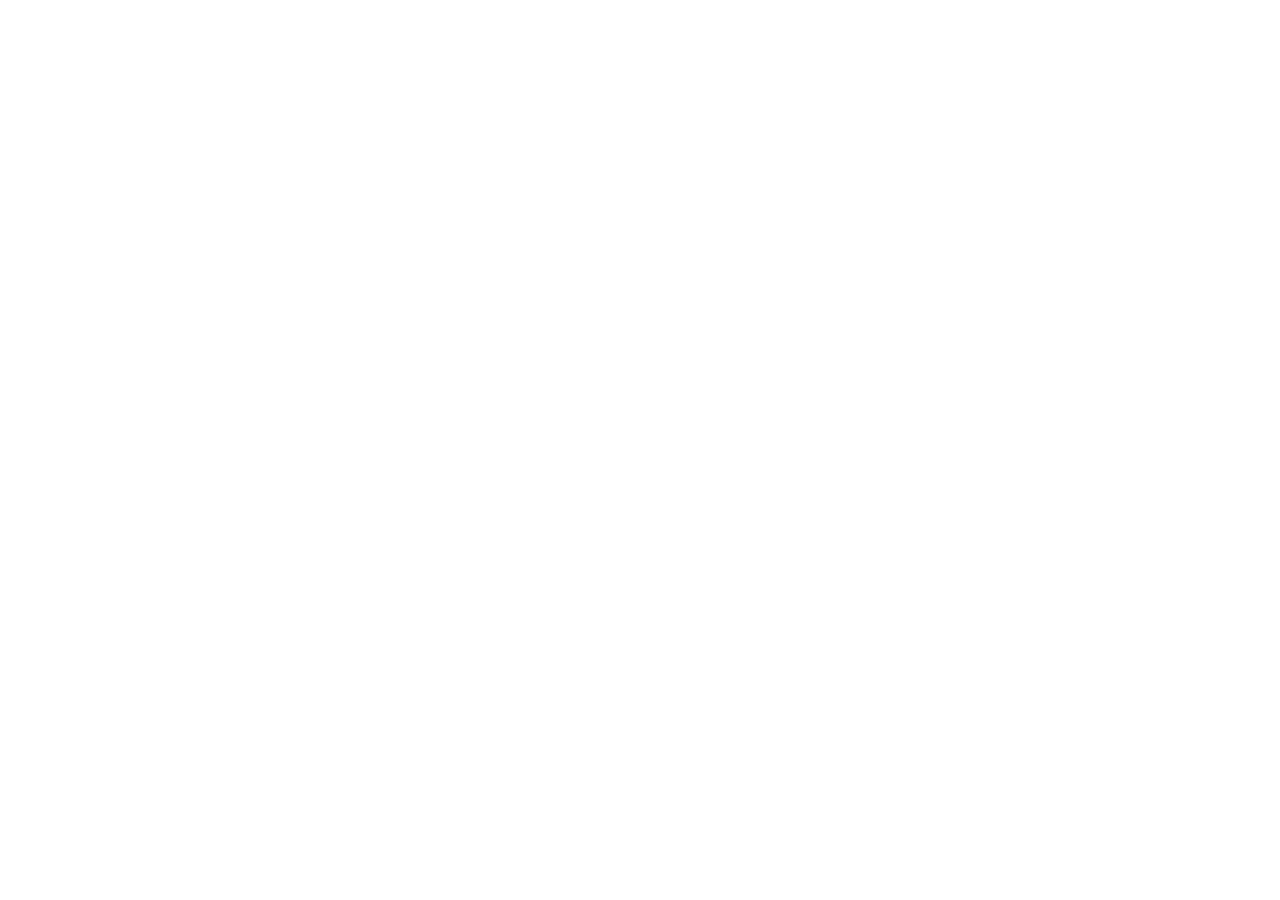
==== pages/adocao/adocao.html @ bc1f0c38 "Adiciona codigo inicial do projeto" ====
<!doctype html>
<html lang="pt-br">
  <head>
    <meta charset="UTF-8" />
    <meta name="viewport" content="width=device-width, initial-scale=1.0" />
    <title>Adocao</title>

    <link rel="stylesheet" href="../../styles/reset.css" />
  </head>
  <body></body>
</html>
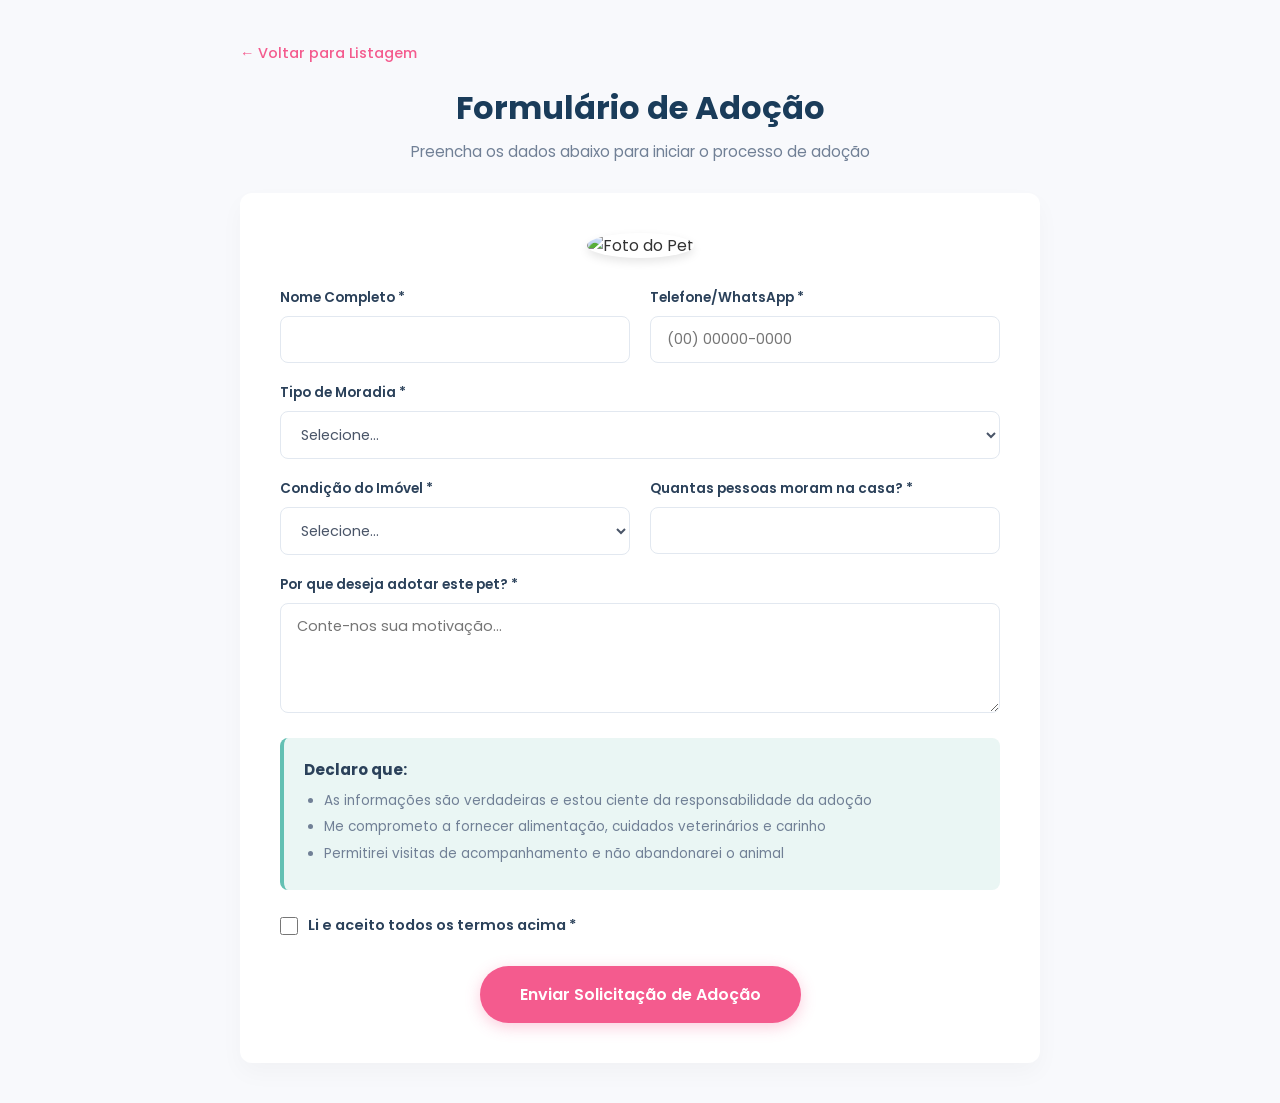
==== commit 8a4e576e: "feat: atualização" ====
--- a/pages/adocao/adocao.html
+++ b/pages/adocao/adocao.html
@@ -1,11 +1,89 @@
-<!doctype html>
-<html lang="pt-br">
-  <head>
-    <meta charset="UTF-8" />
-    <meta name="viewport" content="width=device-width, initial-scale=1.0" />
-    <title>Adocao</title>
+<!DOCTYPE html>
+<html lang="pt-BR">
+<head>
+    <meta charset="UTF-8">
+    <meta name="viewport" content="width=device-width, initial-scale=1.0">
+    <title>Formulário de Adoção</title>
+    <link rel="stylesheet" href="../../styles/main.css">
+    <link href="https://fonts.googleapis.com/css2?family=Poppins:wght@400;500;600;700&display=swap" rel="stylesheet">
+</head>
+<body>
 
-    <link rel="stylesheet" href="../../styles/reset.css" />
-  </head>
-  <body></body>
-</html>
+    <div class="container">
+        <a href="#" class="back-link">&larr; Voltar para Listagem</a>
+
+        <div class="page-header">
+            <h1>Formulário de Adoção</h1>
+            <p>Preencha os dados abaixo para iniciar o processo de adoção</p>
+        </div>
+
+        <main class="form-card">
+            <div class="pet-avatar-container">
+                <img src="https://placedog.net/100/100?random" alt="Foto do Pet" class="pet-avatar">
+            </div>
+
+            <form action="#">
+                <div class="form-grid">
+                    
+                    <div class="input-group">
+                        <label for="nome">Nome Completo *</label>
+                        <input type="text" id="nome" required>
+                    </div>
+                    <div class="input-group">
+                        <label for="telefone">Telefone/WhatsApp *</label>
+                        <input type="tel" id="telefone" placeholder="(00) 00000-0000" required>
+                    </div>
+
+                    <div class="input-group full-width">
+                        <label for="moradia">Tipo de Moradia *</label>
+                        <select id="moradia" required>
+                            <option value="" disabled selected>Selecione...</option>
+                            <option value="casa">Casa</option>
+                            <option value="apartamento">Apartamento</option>
+                            <option value="chacara">Chácara/Sítio</option>
+                        </select>
+                    </div>
+
+                    <div class="input-group">
+                        <label for="condicao">Condição do Imóvel *</label>
+                        <select id="condicao" required>
+                            <option value="" disabled selected>Selecione...</option>
+                            <option value="proprio">Próprio</option>
+                            <option value="alugado">Alugado</option>
+                        </select>
+                    </div>
+                    <div class="input-group">
+                        <label for="pessoas">Quantas pessoas moram na casa? *</label>
+                        <input type="number" id="pessoas" required>
+                    </div>
+
+                    <div class="input-group full-width">
+                        <label for="motivacao">Por que deseja adotar este pet? *</label>
+                        <textarea id="motivacao" rows="4" placeholder="Conte-nos sua motivação..." required></textarea>
+                    </div>
+
+                </div>
+
+                <div class="declaration-box">
+                    <strong>Declaro que:</strong>
+                    <ul>
+                        <li>As informações são verdadeiras e estou ciente da responsabilidade da adoção</li>
+                        <li>Me comprometo a fornecer alimentação, cuidados veterinários e carinho</li>
+                        <li>Permitirei visitas de acompanhamento e não abandonarei o animal</li>
+                    </ul>
+                </div>
+
+                <div class="checkbox-group">
+                    <input type="checkbox" id="termos" required>
+                    <label for="termos">Li e aceito todos os termos acima *</label>
+                </div>
+
+                <div class="submit-container">
+                    <button type="submit" class="submit-btn">Enviar Solicitação de Adoção</button>
+                </div>
+            </form>
+        </main>
+    </div>
+
+</body>
+</html>
--- a/styles/main.css
+++ b/styles/main.css
@@ -0,0 +1,809 @@
+:root {
+    --primary-color: #ff6b9d;
+    --primary-dark: #e84a7f;
+    --secondary-color: #4ecdc4;
+    --secondary-dark: #3bafaa;
+    --accent-color: #ffe66d;
+    --accent-dark: #ffd93d;
+    --purple: #a8dadc;
+    --purple-dark: #457b9d;
+    --orange: #f4a261;
+    --green: #2a9d8f;
+    --dark: #264653;
+    --text-dark: #2c3e50;
+    --text-light: #6c757d;
+    --bg-light: #f8f9fa;
+    --white: #ffffff;
+    --shadow: rgba(0, 0, 0, 0.1);
+    --shadow-lg: rgba(0, 0, 0, 0.15);
+}
+
+a {
+    text-decoration: none;
+}
+
+.header {
+    background: var(--white);
+    box-shadow: 0 4px 12px var(--shadow);
+    position: sticky;
+    top: 0;
+    z-index: 1000;
+}
+
+.nav {
+    max-width: 1200px;
+    margin: 0 auto;
+    display: flex;
+    align-items: center;
+    justify-content: space-between;
+    padding: 0.8rem 2rem;
+}
+
+.logo {
+    display: flex;
+    align-items: center;
+    gap: 0.6rem;
+    font-weight: 800;
+    font-size: 1.6rem;
+    background: linear-gradient(to right, var(--primary-color), var(--secondary-color));
+    -webkit-background-clip: text;
+    font-family: sans-serif;
+}
+
+.logo-text {
+    font-size: 1.4rem;
+    background: linear-gradient(135deg, var(--primary-color), var(--secondary-color));
+    -webkit-background-clip: text;
+    -webkit-text-fill-color: transparent;
+    background-clip: text;
+}
+
+.paw-icon {
+    font-size: 2rem;
+    display: inline-block;
+    animation: bounce 2s infinite;
+}
+
+.nav-menu {
+    display: flex;
+    align-items: center;
+    gap: 1rem;
+    list-style: none;
+    margin: 0;
+    padding: 0;
+}
+
+.nav-menu a {
+    text-decoration: none;
+    color: var(--text-dark);
+    font-weight: 600;
+    padding: 0.7rem 1.8rem;
+    border-radius: 50px;
+    transition: all 0.3s ease;
+    font-family: sans-serif;
+    font-size: 0.95rem;
+}
+
+.nav-menu a.active {
+    background: linear-gradient(135deg, var(--primary-color), var(--secondary-color));
+    color: var(--white);
+}
+
+.nav-menu a:not(.active):hover {
+    background: linear-gradient(135deg, var(--primary-color), var(--secondary-color));
+    color: var(--white);
+    transform: translateY(-2px);
+}
+
+@keyframes bounce {
+    0% {
+        transform: translate(0, 0) rotate(0deg);
+    }
+    25% {
+        transform: translate(2px, -3px) rotate(5deg);
+    }
+    50% {
+        transform: translate(-1px, -5px) rotate(-3deg);
+    }
+    75% {
+        transform: translate(-2px, -2px) rotate(2deg);
+    }
+    100% {
+        transform: translate(0, 0) rotate(0deg);
+    }
+}
+
+/* Section informações dos pets */
+
+.hero {
+    background: linear-gradient(135deg, #ffe5ec 0%, #e0f7fa 100%);
+    padding: 6rem 2rem;
+    display: flex;
+    align-items: center;
+    justify-content: space-between;
+    max-width: 1200px;
+    margin: 3rem auto 3rem auto;
+    gap: 3rem;
+    min-height: 500px;
+}
+
+.hero-content {
+    flex: 1;
+    animation: fadeInLeft 1s ease;
+    display: flex;
+    flex-direction: column;
+    justify-content: center;
+}
+
+.hero-title {
+    font-size: 3.5rem;
+    font-weight: 800;
+    margin-bottom: 1.5rem;
+    line-height: 1.2;
+    background: linear-gradient(135deg, var(--primary-color), var(--purple-dark));
+    -webkit-background-clip: text;
+    -webkit-text-fill-color: transparent;
+    background-clip: text;
+}
+
+.hero-subtitle {
+    font-size: 1.2rem;
+    color: var(--text-light);
+    box-sizing: border-box;
+    margin-bottom: 1.5rem;
+    line-height: 1.6;
+    max-width: 600px;
+}
+
+.hero-buttons {
+    display: flex;
+    gap: 1rem;
+    flex-wrap: wrap;
+}
+
+.btn {
+    padding: 0.8rem 2rem;
+    border-radius: 50px;
+    font-weight: 600;
+    font-size: 1rem;
+    border: none;
+    cursor: pointer;
+    transition: all 0.3s ease;
+    display: inline-block;
+    text-align: center;
+}
+
+.btn-primary {
+    background: linear-gradient(135deg, var(--primary-color), var(--primary-dark));
+    color: var(--white);
+    box-shadow: 0 4px 15px rgba(255, 107, 157, 0.4);
+}
+
+.btn-primary:hover {
+    transform: translateY(-3px);
+    box-shadow: 0 6px 20px rgba(255, 107, 157, 0.6);
+}
+
+.btn-secondary {
+    background: transparent;
+    color: var(--primary-color);
+    border: 2px solid var(--primary-color);
+}
+
+.btn-secondary:hover {
+    background: var(--primary-color);
+    box-shadow: 0 6px 20px rgba(255, 107, 157, 0.6);
+    color: var(--white);
+    transform: translateY(-3px);
+}
+
+.hero-image {
+    display: flex;
+    justify-content: center;
+    animation: fadeInRight 1s ease;
+}
+
+.hero-pet-image {
+    width: 100%;
+    max-width: 500px;
+    height: auto;
+    border-radius: 20px;
+    object-fit: cover;
+}
+
+@keyframes fadeInLeft {
+    from {
+        opacity: 0;
+        transform: translateX(-30px);
+    }
+    to {
+        opacity: 1;
+        transform: translateX(0);
+    }
+}
+
+@keyframes fadeInRight {
+    from {
+        opacity: 0;
+        transform: translateX(30px);
+    }
+    to {
+        opacity: 1;
+        transform: translateX(0);
+    }
+}
+
+/* Section sobre */
+
+.about-section {
+    padding: 4rem 2rem;
+    background: var(--bg-light);
+    min-height: 100vh;
+}
+
+.container {
+    max-width: 1200px;
+    margin: 0 auto;
+}
+
+.about-header {
+    text-align: center;
+    margin-bottom: 3 rem;
+}
+
+.section-title {
+    font-size: 2.5rem;
+    font-weight: 700;
+    text-align: center;
+    margin-bottom: 1rem;
+    color: var(--dark);
+}
+
+.section-subtitle {
+    text-align: center;
+    color: var(--text-light);
+    font-size: 1.2rem;
+    margin-bottom: 3rem;
+}
+
+.about-content {
+    display: grid;
+    grid-template-columns: repeat(auto-fit, minmax(300px, 1fr));
+    gap: 2rem;
+    margin-bottom: 4rem;
+}
+
+.about-card {
+    background: var(--white);
+    padding: 2rem;
+    border-radius: 20px;
+    box-shadow: 0 5px 20px var(--shadow);
+    text-align: center;
+    transition: all 0.3s ease;
+}
+.about-card h3 {
+    font-size: 2rem;
+    font-weight: 700;
+    margin-bottom: 1rem;
+    color: var(--dark);
+}
+
+.about-card p {
+    font-size: 1rem;
+    color: var(--text-light);
+    line-height: 1.5;
+}
+
+.about-card:hover {
+    transform: translateY(-10px);
+
+}
+
+.card-icon {
+    font-size: 3rem;
+    margin-bottom: 1rem;
+}
+
+/* Stats css */
+
+.stats-about {
+    display: grid;
+    grid-template-columns: repeat(auto-fit, minmax(200px, 1fr));
+    gap: 2rem;
+    margin-bottom: 4rem;
+    padding: 3rem;
+    background: var(--white);
+    border-radius: 20px;
+    box-shadow: 0 5px 20px var(--shadow);
+}
+
+.stat-about-item {
+    text-align: center;
+}
+
+.stat-about-number {
+    font-size: 2.5rem;
+    font-weight: 700;
+    background: linear-gradient(135deg, var(--primary-color), var(--secondary-color));
+    -webkit-background-clip: text;
+    -webkit-text-fill-color: transparent;
+    background-clip: text;
+    margin-bottom: 0.5rem;
+}
+
+.stat-about-label {
+    color: var(--text-light);
+    font-size: 1rem;
+}
+
+
+/* Como funciona */
+
+.how-it-works {
+  margin-top: 80px;
+  padding-bottom: 60px;
+}
+
+.how-it-works h2 {
+    text-align: center;
+    font-size: 2.5rem;
+    margin-bottom: 3rem;
+    color: var(--dark);
+}
+
+.steps-grid {
+  display: grid;
+  grid-template-columns: repeat(auto-fit, minmax(300px, 1fr));
+  gap: 30px;
+}
+
+.step-card {
+    background: var(--white);
+    padding: 2rem;
+    border-radius: 20px;
+    box-shadow: 0 5px 20px var(--shadow);
+    transition: transform 0.3s ease;
+}
+
+.step-card:hover {
+  transform: translateY(-10px);
+  box-shadow: 0 20px 40px rgba(0, 0, 0, 0.1);
+}
+
+.step-number {
+    width: 50px;
+    height: 50px;
+    border-radius: 50%;
+    background: linear-gradient(135deg, var(--primary-color), var(--secondary-color));
+    color: var(--white);
+    display: flex;
+    align-items: center;
+    justify-content: center;
+    font-size: 1.5rem;
+    font-weight: 700;
+    margin-bottom: 1rem;
+}
+
+.step-card h3 {
+  color: #334155;
+  font-size: 1.4rem;
+  margin-bottom: 15px;
+  font-weight: 700;
+}
+
+.step-card p {
+  color: #64748b;
+  line-height: 1.6;
+  font-size: 0.95rem;
+}
+
+@media (max-width: 768px) {
+  .steps-grid {
+    grid-template-columns: 1fr;
+  }
+}
+
+/* cta about */
+
+.cta-about {
+    text-align: center;
+    padding: 3rem;
+    background: linear-gradient(135deg, var(--primary-color), var(--purple-dark));
+    border-radius: 20px;
+    color: var(--white);
+}
+
+.cta-about h2 {
+    font-size: 2.5rem;
+    margin-bottom: 1rem;
+}
+
+.cta-about p {
+    font-size: 1.2rem;
+    margin-bottom: 2.5rem;
+    opacity: 0.8;
+}
+
+
+/* footer */
+
+footer {
+    background: var(--dark);
+    color: var(--white);
+    padding: 3rem 2rem 1rem;
+}
+
+.footer-content {
+    max-width: 1200px;
+    margin: 0 auto;
+    display: grid;
+    grid-template-columns: repeat(auto-fit, minmax(250px, 1fr));
+    gap: 2rem;
+    margin-bottom: 2rem;
+}
+
+.logo-text {
+    background: linear-gradient(135deg, var(--primary-color), var(--secondary-color));
+    -webkit-background-clip: text;
+    -webkit-text-fill-color: transparent;
+    background-clip: text;
+}
+
+.footer-bottom {
+    text-align: center;
+    padding-top: 2rem;
+    border-top: 1px solid rgba(255, 255, 255, 0.1);
+    color: rgba(255, 255, 255, 0.5);
+}
+
+.footer-section h4 {
+    margin-bottom: 1rem;
+    font-size: 1.2rem;
+}
+
+.footer-section p, .footer-section li {
+    color: rgba(255, 255, 255, 0.7);
+    margin-bottom: 1rem;
+}
+
+.pets-section {
+    padding: 5rem 2rem;
+    background: var(--bg-light)
+}
+
+.filters-pet {
+    display: flex;
+    justify-content: center;
+    gap: 1rem;
+    margin-bottom: 3rem;
+    flex-wrap: wrap;
+}
+
+.filter-btn:hover, .filter-btn.active {
+    background: linear-gradient(135deg, var(--secondary-color), var(--green));
+    color: var(--white);
+    border-color: transparent;
+    transform: translateY(-2px);
+}
+
+.filter-btn {
+    padding: 0.75rem 1.5rem;
+    border: 2px solid var(--secondary-color);
+    background: var(--white);
+    color: var(--secondary-color);
+    border-radius: 50px;
+    font-weight: 600;
+    cursor: pointer;
+    transition: all 0.3s ease;
+}
+
+.pets-grid {
+    display: grid;
+    grid-template-columns: repeat(auto-fill, minmax(280px, 1fr));
+    gap: 2rem;
+}
+
+@media (max-width: 768px) {
+    .pets-grid {
+        grid-template-columns: 1fr;
+    }
+}
+
+.pet-card {
+    background: var(--white);
+    border-radius: 20px;
+    overflow: hidden;
+    box-shadow: 0 5px 20px var(--shadow);
+    transition: all 0.3s ease;
+    cursor: pointer;
+}
+
+.pet-card:hover {
+    border-color: transparent;
+    transform: translateY(-20px);
+    box-shadow: 0 100px 100px var(--primary-color);
+}
+
+.pet-info {
+    padding: 1.5rem;
+}
+
+.pet-name {
+    font-size: 1.5rem;
+    font-weight: 700;
+    margin-bottom: 0.5rem;
+    color: var(--dark);
+}
+
+.pet-breed {
+    color: var(--text-light);
+    margin-bottom: 0.75rem;
+    font-size: 0.9rem;
+}
+
+.pet-image {
+    width: 100%;
+    height: 250px;
+    overflow: hidden;
+}
+.pet-image img {
+    width: 100%;
+    height: 100%;
+    object-fit: cover;
+    transition: transform 0.3s ease;
+}
+
+
+.pet-info .pet-description {
+    color: var(--text-light);
+    font-size: 0.9rem;
+    margin-bottom: 1rem;
+    line-height: 1.5;
+}
+
+.pet-details {
+    display: flex;
+    gap: 0.75rem;
+    margin-bottom: 1.5rem;
+    flex-wrap: wrap;
+}
+
+.detail-item {
+    font-size: 0.875rem;
+    color: var(--text-light);
+    background: var(--bg-light);
+    padding: 0.375rem 0.75rem;
+    border-radius: 15px;
+}
+
+.btn-view-pet {
+    display: block;
+    width: 100%;
+    padding: 0.875rem;
+    background: linear-gradient(135deg, var(--orange), var(--accent-color));
+    color: var(--dark);
+    text-align: center;
+    border-radius: 15px;
+    font-weight: 600;
+    transition: all 0.3s ease;
+}
+
+.btn-view-pet:hover {
+    border-color: transparent;
+    transform: translateY(-5px);
+    box-shadow: 0 5px 10px var(--bg-light);
+}
+
+
+/* --- Reset Básico --- */
+* {
+    margin: 0;
+    padding: 0;
+    box-sizing: border-box;
+    font-family: 'Poppins', sans-serif;
+}
+
+body {
+    background-color: #f8f9fc; /* Fundo cinza bem claro */
+    color: #333;
+    display: flex;
+    justify-content: center;
+    padding: 40px 20px;
+}
+
+.container {
+    width: 100%;
+    max-width: 800px; /* Largura máxima para ficar parecido com a imagem */
+}
+
+/* --- Cabeçalho e Link --- */
+.back-link {
+    display: inline-block;
+    color: #f45b8e; /* Rosa do botão */
+    text-decoration: none;
+    font-weight: 500;
+    font-size: 0.9rem;
+    margin-bottom: 20px;
+    transition: color 0.3s ease, transform 0.3s ease;
+}
+
+.back-link:hover {
+    color: #d13a6d;
+    transform: translateX(-5px); /* Efeito de seta movendo */
+}
+
+.page-header {
+    text-align: center;
+    margin-bottom: 30px;
+}
+
+.page-header h1 {
+    color: #1a3c5a; /* Azul escuro */
+    font-size: 2rem;
+    font-weight: 700;
+    margin-bottom: 8px;
+}
+
+.page-header p {
+    color: #718096;
+    font-size: 0.95rem;
+}
+
+/* --- Cartão Branco --- */
+.form-card {
+    background-color: #ffffff;
+    border-radius: 12px;
+    padding: 40px;
+    box-shadow: 0 10px 25px rgba(0, 0, 0, 0.03); /* Sombra bem suave */
+}
+
+/* --- Foto do Pet --- */
+.pet-avatar-container {
+    text-align: center;
+    margin-bottom: 30px;
+}
+
+.pet-avatar {
+    width: 90px;
+    height: 90px;
+    border-radius: 50%;
+    object-fit: cover;
+    box-shadow: 0 4px 10px rgba(0,0,0,0.1);
+}
+
+/* --- Grid do Formulário --- */
+.form-grid {
+    display: grid;
+    grid-template-columns: 1fr 1fr; /* Duas colunas iguais */
+    gap: 20px;
+    margin-bottom: 25px;
+}
+
+.full-width {
+    grid-column: span 2; /* Ocupa as duas colunas inteiras */
+}
+
+/* --- Inputs e Labels --- */
+.input-group {
+    display: flex;
+    flex-direction: column;
+}
+
+.input-group label {
+    font-size: 0.85rem;
+    font-weight: 600;
+    color: #2b415a; /* Azul escuro */
+    margin-bottom: 8px;
+}
+
+.input-group input,
+.input-group select,
+.input-group textarea {
+    padding: 12px 16px;
+    border: 1px solid #e2e8f0;
+    border-radius: 8px;
+    font-size: 0.9rem;
+    color: #4a5568;
+    background-color: #fff;
+    outline: none;
+    transition: all 0.3s ease;
+}
+
+/* Efeito de Focus/Hover nos Inputs */
+.input-group input:hover,
+.input-group select:hover,
+.input-group textarea:hover,
+.input-group input:focus,
+.input-group select:focus,
+.input-group textarea:focus {
+    border-color: #f45b8e; /* Fica rosa ao focar */
+    box-shadow: 0 0 0 3px rgba(244, 91, 142, 0.1);
+}
+
+/* --- Caixa de Declaração --- */
+.declaration-box {
+    background-color: #eaf6f4; /* Fundo verde água bem claro */
+    border-left: 4px solid #63c0b3; /* Borda lateral mais escura */
+    padding: 20px;
+    border-radius: 8px;
+    margin-bottom: 25px;
+}
+
+.declaration-box strong {
+    color: #2b415a;
+    display: block;
+    margin-bottom: 10px;
+    font-size: 0.95rem;
+}
+
+.declaration-box ul {
+    list-style-position: outside;
+    margin-left: 20px;
+}
+
+.declaration-box li {
+    font-size: 0.85rem;
+    color: #718096;
+    margin-bottom: 6px;
+    line-height: 1.5;
+}
+
+/* --- Checkbox de Termos --- */
+.checkbox-group {
+    display: flex;
+    align-items: center;
+    gap: 10px;
+    margin-bottom: 30px;
+}
+
+.checkbox-group input[type="checkbox"] {
+    width: 18px;
+    height: 18px;
+    cursor: pointer;
+    accent-color: #f45b8e; /* Muda a cor nativa do checkbox para o rosa do tema */
+}
+
+.checkbox-group label {
+    font-size: 0.9rem;
+    font-weight: 600;
+    color: #2b415a;
+    cursor: pointer;
+}
+
+/* --- Botão Enviar --- */
+.submit-container {
+    text-align: center;
+}
+
+.submit-btn {
+    background-color: #f45b8e; /* Rosa base */
+    color: white;
+    border: none;
+    padding: 16px 40px;
+    font-size: 1rem;
+    font-weight: 600;
+    border-radius: 50px; /* Deixa ele redondinho */
+    cursor: pointer;
+    transition: all 0.3s ease;
+    box-shadow: 0 4px 15px rgba(244, 91, 142, 0.3);
+}
+
+/* Efeito Hover do Botão */
+.submit-btn:hover {
+    background-color: #d13a6d; /* Escurece um pouco */
+    transform: translateY(-2px); /* Botão "sobe" um pouquinho */
+    box-shadow: 0 6px 20px rgba(244, 91, 142, 0.4); /* Sombra aumenta */
+}
+
+/* --- Responsividade (Para Celular) --- */
+@media (max-width: 650px) {
+    .form-grid {
+        grid-template-columns: 1fr; /* Passa a ser só 1 coluna em telas pequenas */
+    }
+    .full-width {
+        grid-column: span 1;
+    }
+    .form-card {
+        padding: 25px 20px; /* Reduz o padding interno no celular */
+    }
+}
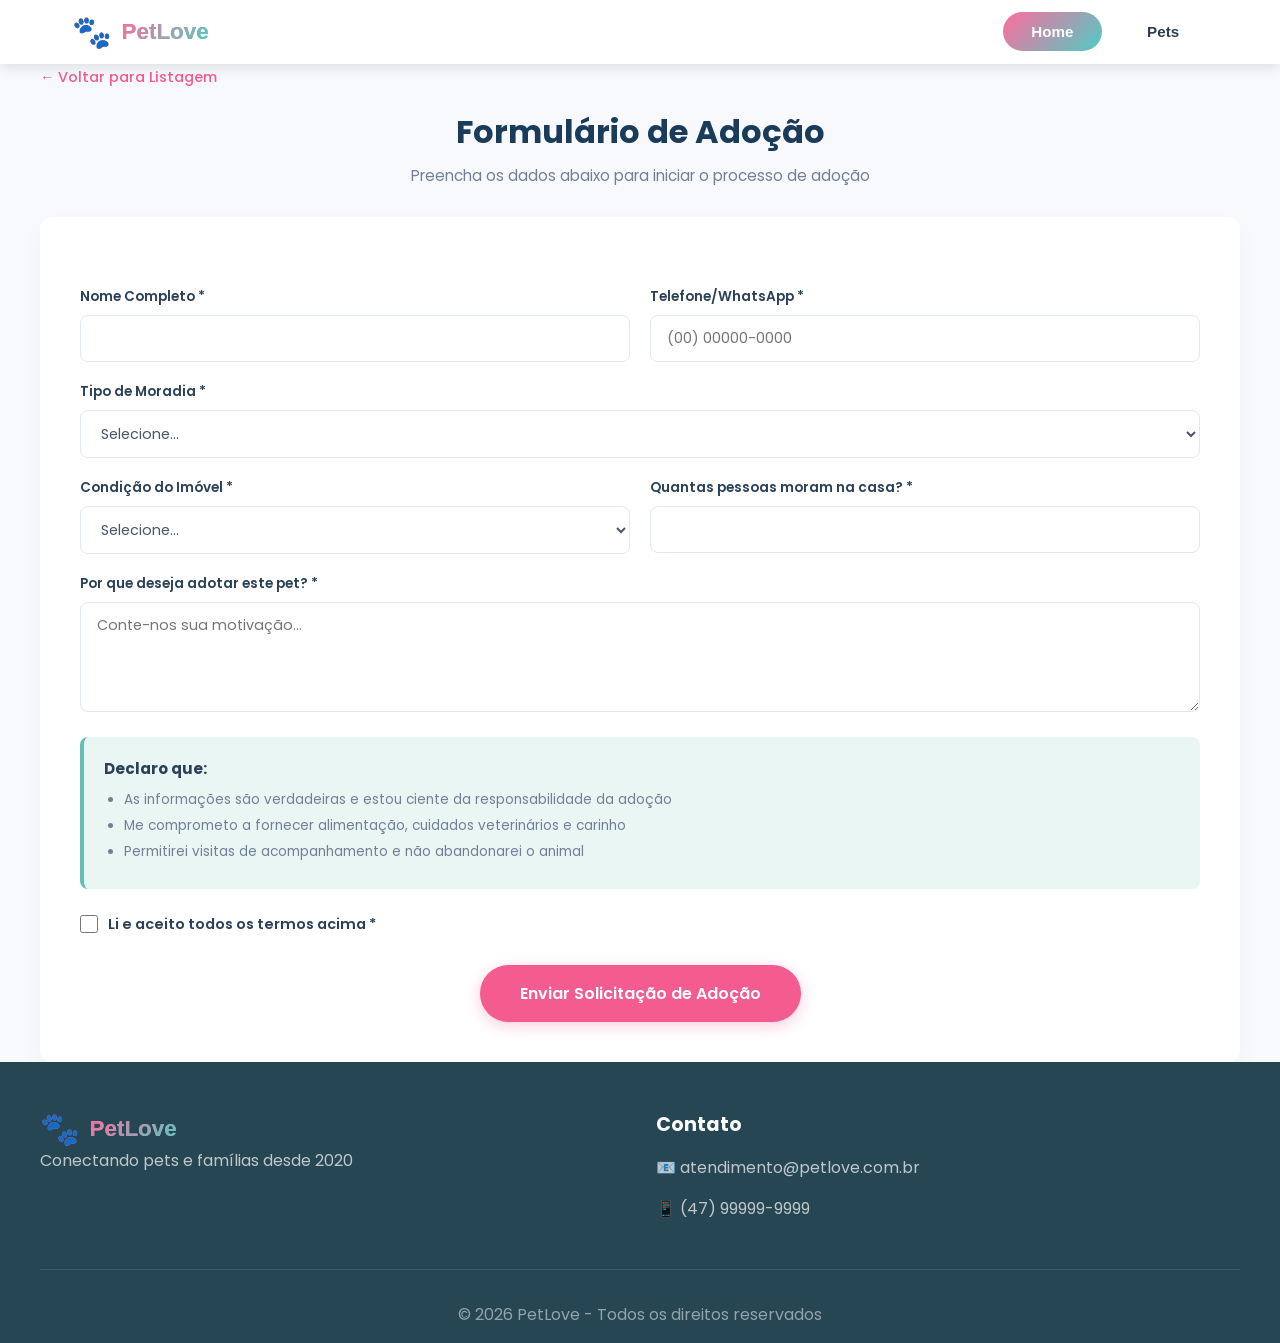
==== commit 994fb813: "feat: pagina de pets, adocao" ====
--- a/pages/adocao/adocao.html
+++ b/pages/adocao/adocao.html
@@ -8,9 +8,11 @@
     <link href="https://fonts.googleapis.com/css2?family=Poppins:wght@400;500;600;700&display=swap" rel="stylesheet">
 </head>
 <body>
-
+    <header class="header" id="main-header">
+    </header>
+    
     <div class="container">
-        <a href="#" class="back-link">&larr; Voltar para Listagem</a>
+        <a href="../pets/pets.html" class="back-link">&larr; Voltar para Listagem</a>
 
         <div class="page-header">
             <h1>Formulário de Adoção</h1>
@@ -18,8 +20,8 @@
         </div>
 
         <main class="form-card">
-            <div class="pet-avatar-container">
-                <img src="https://placedog.net/100/100?random" alt="Foto do Pet" class="pet-avatar">
+            <div class="pet-avatar-container" id="pet-avatar">
+                
             </div>
 
             <form action="#">
@@ -85,5 +87,19 @@
         </main>
     </div>
 
+    <div id="sucesso-modal" class="modal-overlay hidden">
+        <div class="modal-content">
+            <div class="modal-icon">🎉🐾</div>
+            <h2>Adoção Solicitada!</h2>
+            <p>Sua solicitação foi enviada com sucesso. Em breve nossa equipe entrará em contato com você pelo WhatsApp!</p>
+            <button id="fechar-modal" class="submit-btn">Entendi</button>
+        </div>
+    </div>
+    
+    <footer class="footer" id="footer"></footer>
+
+    <script src="../../scripts/rodape.js"></script>
+    <script src="../../scripts/menu.js"></script>
+    <script src="adocao.js"></script>
 </body>
 </html>
--- a/styles/main.css
+++ b/styles/main.css
@@ -604,17 +604,15 @@
 }
 
 body {
-    background-color: #f8f9fc; /* Fundo cinza bem claro */
+    font-family: 'Poppins', sans-serif;
+    background-color: #f8f9fc;
     color: #333;
-    display: flex;
-    justify-content: center;
-    padding: 40px 20px;
-}
-
-.container {
+}
+
+/* .container {
     width: 100%;
-    max-width: 800px; /* Largura máxima para ficar parecido com a imagem */
-}
+    max-width: 800px;
+} */
 
 /* --- Cabeçalho e Link --- */
 .back-link {
@@ -806,4 +804,47 @@
     .form-card {
         padding: 25px 20px; /* Reduz o padding interno no celular */
     }
+}
+
+.modal-overlay {
+    position: fixed;
+    top: 0;
+    left: 0;
+    width: 100%;
+    height: 100%;
+    background-color: rgba(0, 0, 0, 0.6);
+    display: flex;
+    justify-content: center;
+    align-items: center;
+    z-index: 1000;
+}
+
+.hidden {
+    display: none !important;
+}
+
+.modal-content {
+    background-color: white;
+    padding: 30px;
+    border-radius: 12px;
+    text-align: center;
+    max-width: 400px;
+    width: 90%;
+    box-shadow: 0px 10px 30px rgba(0, 0, 0, 0.2);
+}
+
+.modal-icon {
+    font-size: 40px;
+    margin-bottom: 15px;
+}
+
+.modal-content h2 {
+    color: #333;
+    margin-bottom: 10px;
+}
+
+.modal-content p {
+    color: #666;
+    margin-bottom: 20px;
+    line-height: 1.5;
 }
